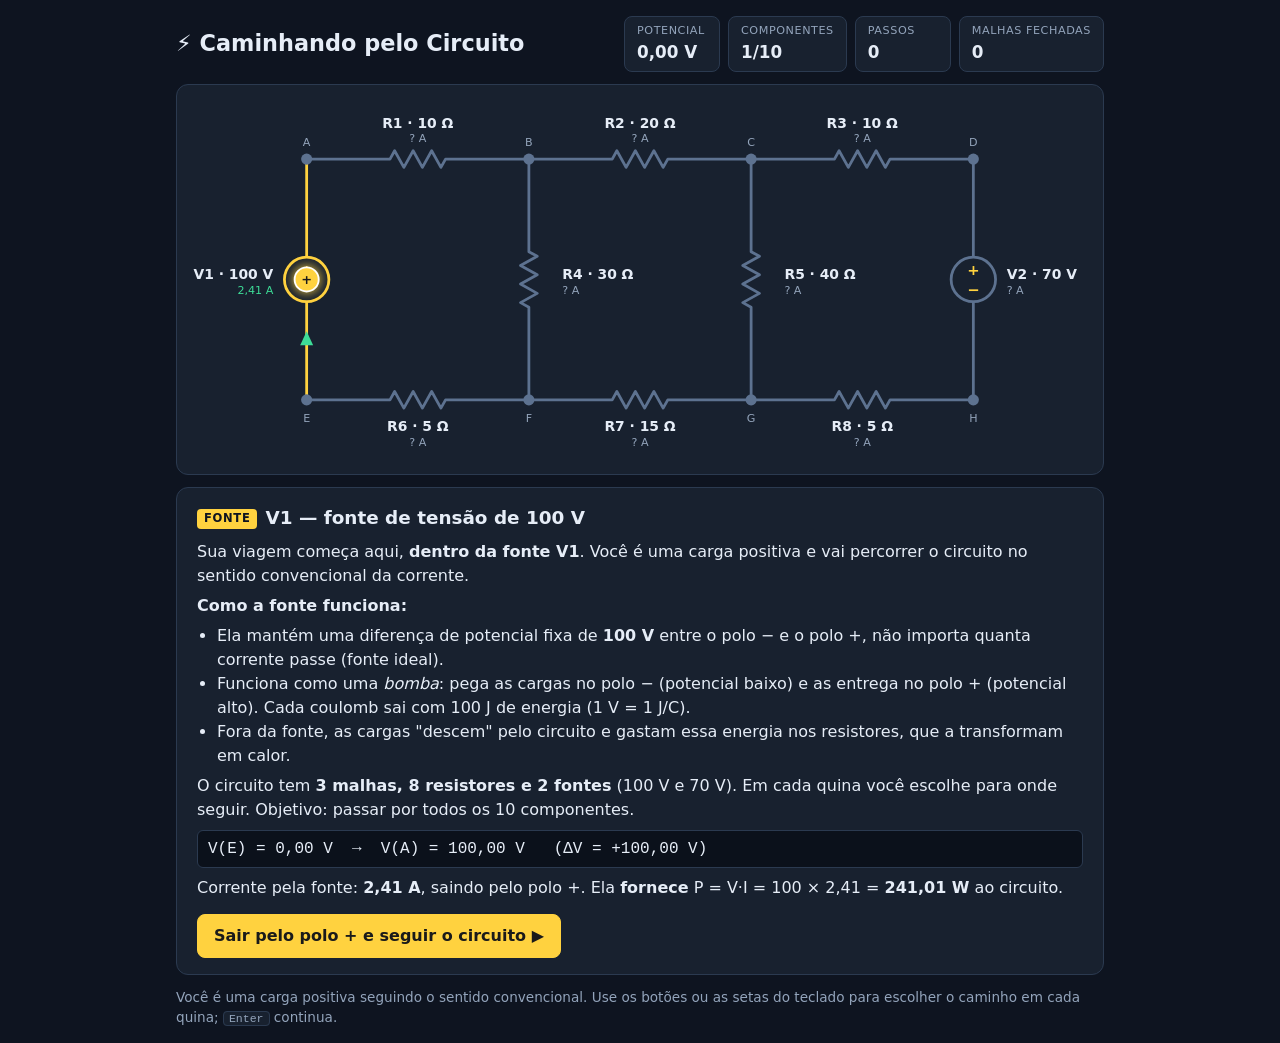
==== index.html @ f0f371ad "Add circuit-walking game with 3 meshes, 8 resistors and 2 sources Co-Authored-By: Claude Fable 5.2 <" ====
<!DOCTYPE html>
<html lang="pt-BR">
<head>
  <meta charset="UTF-8">
  <meta name="viewport" content="width=device-width, initial-scale=1">
  <title>Caminhando pelo Circuito</title>
  <link rel="stylesheet" href="style.css">
</head>
<body>
  <main>
    <header>
      <h1>⚡ Caminhando pelo Circuito</h1>
      <div class="hud">
        <div class="hud-item"><span>Potencial</span><strong id="hud-pot">–</strong></div>
        <div class="hud-item"><span>Componentes</span><strong id="hud-visited">0/10</strong></div>
        <div class="hud-item"><span>Passos</span><strong id="hud-steps">0</strong></div>
        <div class="hud-item"><span>Malhas fechadas</span><strong id="hud-loops">0</strong></div>
      </div>
    </header>

    <svg id="circuit" viewBox="-40 0 1000 420" role="img"
         aria-label="Circuito com três malhas, oito resistores e duas fontes"></svg>

    <section id="panel" aria-live="polite"></section>

    <footer>
      Você é uma carga positiva seguindo o sentido convencional. Use os botões ou as setas do teclado
      para escolher o caminho em cada quina; <kbd>Enter</kbd> continua.
    </footer>
  </main>
  <script src="game.js"></script>
</body>
</html>
---- style.css ----
:root {
  --bg: #0e1420;
  --card: #18212f;
  --line: #2b3a50;
  --text: #e6edf7;
  --muted: #93a4bb;
  --wire: #5d7290;
  --done: #3ddc97;
  --accent: #ffd23f;
  --hot: #ff6b6b;
  --cold: #4dabf7;
}

* { box-sizing: border-box; }

body {
  margin: 0;
  background: var(--bg);
  color: var(--text);
  font-family: system-ui, -apple-system, "Segoe UI", Roboto, sans-serif;
  line-height: 1.5;
}

main {
  max-width: 960px;
  margin: 0 auto;
  padding: 16px;
}

header {
  display: flex;
  flex-wrap: wrap;
  align-items: center;
  justify-content: space-between;
  gap: 12px;
  margin-bottom: 12px;
}

h1 { font-size: 1.4rem; margin: 0; }

.hud { display: flex; flex-wrap: wrap; gap: 8px; }

.hud-item {
  background: var(--card);
  border: 1px solid var(--line);
  border-radius: 8px;
  padding: 6px 12px;
  min-width: 96px;
}
.hud-item span {
  display: block;
  font-size: .7rem;
  color: var(--muted);
  text-transform: uppercase;
  letter-spacing: .05em;
}
.hud-item strong { font-size: 1.05rem; font-variant-numeric: tabular-nums; }

#circuit {
  width: 100%;
  height: auto;
  background: var(--card);
  border: 1px solid var(--line);
  border-radius: 12px;
  display: block;
}

/* --- desenho do circuito --- */
.wire { stroke: var(--wire); stroke-width: 3; fill: none; stroke-linecap: round; stroke-linejoin: round; }
.branch.visited .wire { stroke: var(--done); }
.branch.active .wire { stroke: var(--accent); }
.src-body { fill: var(--card); }
.label { fill: var(--text); font-size: 15px; font-weight: 600; }
.sublabel { fill: var(--muted); font-size: 12px; }
.branch.visited .sublabel { fill: var(--done); }
.polarity { fill: var(--accent); font-size: 16px; font-weight: 700; text-anchor: middle; dominant-baseline: central; }
.node { fill: var(--wire); }
.node.here { fill: var(--accent); }
.node-label { fill: var(--muted); font-size: 12px; text-anchor: middle; }
.flow { fill: var(--done); opacity: 0; }
.branch.visited .flow { opacity: 1; }
#player { fill: var(--accent); stroke: #fff; stroke-width: 2; filter: drop-shadow(0 0 6px var(--accent)); }
#player-sign { fill: #1a1a1a; font-size: 14px; font-weight: 800; text-anchor: middle; dominant-baseline: central; pointer-events: none; }

/* --- painel --- */
#panel {
  background: var(--card);
  border: 1px solid var(--line);
  border-radius: 12px;
  padding: 16px 20px;
  margin-top: 12px;
  min-height: 190px;
}
#panel h2 { margin: 0 0 8px; font-size: 1.15rem; }
#panel p { margin: 6px 0; }
#panel ul { margin: 6px 0; padding-left: 20px; }
.tag {
  display: inline-block;
  font-size: .72rem;
  text-transform: uppercase;
  letter-spacing: .06em;
  color: var(--bg);
  background: var(--accent);
  border-radius: 4px;
  padding: 1px 7px;
  margin-right: 8px;
  vertical-align: middle;
}
.formula {
  font-family: ui-monospace, Menlo, Consolas, monospace;
  background: #0b111b;
  border: 1px solid var(--line);
  border-radius: 6px;
  padding: 6px 10px;
  margin: 8px 0;
  overflow-x: auto;
  white-space: nowrap;
}
.up { color: var(--done); font-weight: 600; }
.down { color: var(--hot); font-weight: 600; }
.note {
  border-left: 3px solid var(--done);
  padding: 4px 10px;
  margin: 10px 0;
  background: rgba(61, 220, 151, .08);
}

.actions { display: flex; flex-wrap: wrap; gap: 10px; margin-top: 14px; }

button {
  font: inherit;
  color: var(--text);
  background: #24324a;
  border: 1px solid #3c5273;
  border-radius: 8px;
  padding: 9px 16px;
  cursor: pointer;
}
button:hover, button:focus-visible { background: #2f4263; outline: none; border-color: var(--accent); }
button.primary { background: var(--accent); color: #1a1a1a; border-color: var(--accent); font-weight: 600; }
button.primary:hover { filter: brightness(1.08); background: var(--accent); }
button .arrow { font-size: 1.2em; margin-right: 6px; }
button small { display: block; color: var(--muted); font-size: .75rem; }
button.seen small::after { content: " ✓"; color: var(--done); }

table { border-collapse: collapse; width: 100%; margin: 10px 0; font-variant-numeric: tabular-nums; }
th, td { text-align: right; padding: 4px 10px; border-bottom: 1px solid var(--line); }
th:first-child, td:first-child { text-align: left; }
th { color: var(--muted); font-weight: 500; font-size: .85rem; }

footer { color: var(--muted); font-size: .85rem; margin-top: 12px; }
kbd {
  border: 1px solid var(--line);
  border-radius: 4px;
  padding: 0 5px;
  font-size: .85em;
  background: var(--card);
}
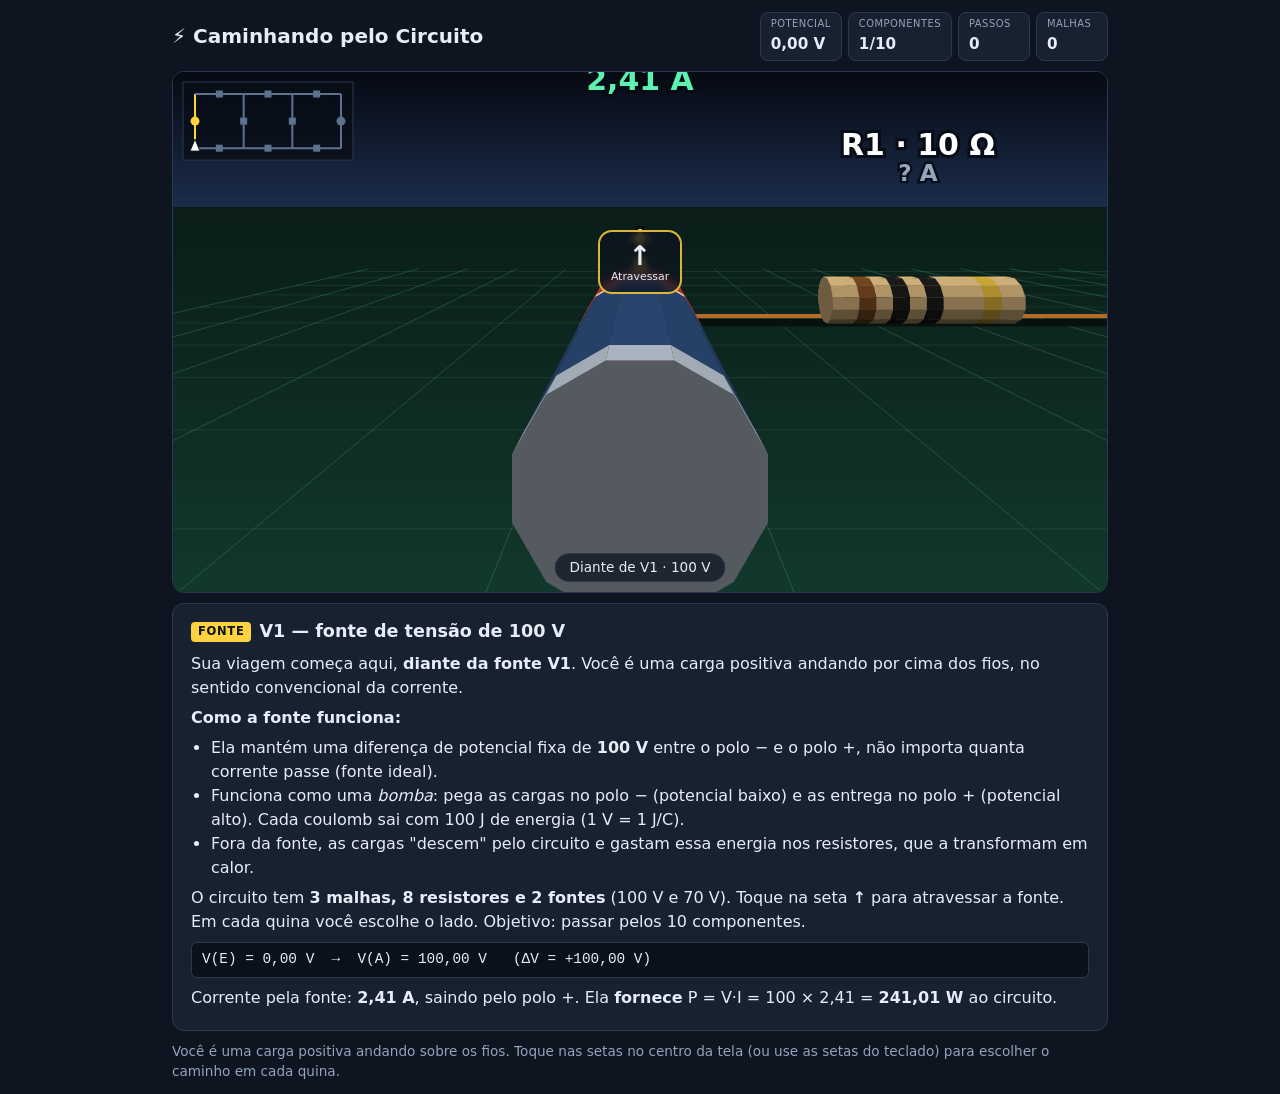
==== commit a5df5bb6: "Switch game to first-person view with centered direction arrows Co-Authored-By: Claude Fable 5.2 <no" ====
--- a/index.html
+++ b/index.html
@@ -14,18 +14,21 @@
         <div class="hud-item"><span>Potencial</span><strong id="hud-pot">–</strong></div>
         <div class="hud-item"><span>Componentes</span><strong id="hud-visited">0/10</strong></div>
         <div class="hud-item"><span>Passos</span><strong id="hud-steps">0</strong></div>
-        <div class="hud-item"><span>Malhas fechadas</span><strong id="hud-loops">0</strong></div>
+        <div class="hud-item"><span>Malhas</span><strong id="hud-loops">0</strong></div>
       </div>
     </header>
 
-    <svg id="circuit" viewBox="-40 0 1000 420" role="img"
-         aria-label="Circuito com três malhas, oito resistores e duas fontes"></svg>
+    <div id="view">
+      <canvas id="scene" aria-label="Visão em primeira pessoa andando sobre os fios do circuito"></canvas>
+      <div id="dpad" role="group" aria-label="Escolha a direção"></div>
+      <div id="caption"></div>
+    </div>
 
     <section id="panel" aria-live="polite"></section>
 
     <footer>
-      Você é uma carga positiva seguindo o sentido convencional. Use os botões ou as setas do teclado
-      para escolher o caminho em cada quina; <kbd>Enter</kbd> continua.
+      Você é uma carga positiva andando sobre os fios. Toque nas setas no centro da tela
+      (ou use as setas do teclado) para escolher o caminho em cada quina.
     </footer>
   </main>
   <script src="game.js"></script>
--- a/style.css
+++ b/style.css
@@ -4,11 +4,9 @@
   --line: #2b3a50;
   --text: #e6edf7;
   --muted: #93a4bb;
-  --wire: #5d7290;
   --done: #3ddc97;
   --accent: #ffd23f;
   --hot: #ff6b6b;
-  --cold: #4dabf7;
 }
 
 * { box-sizing: border-box; }
@@ -24,7 +22,7 @@
 main {
   max-width: 960px;
   margin: 0 auto;
-  padding: 16px;
+  padding: 12px;
 }
 
 header {
@@ -32,66 +30,108 @@
   flex-wrap: wrap;
   align-items: center;
   justify-content: space-between;
-  gap: 12px;
-  margin-bottom: 12px;
+  gap: 8px;
+  margin-bottom: 10px;
 }
 
-h1 { font-size: 1.4rem; margin: 0; }
+h1 { font-size: 1.25rem; margin: 0; }
 
-.hud { display: flex; flex-wrap: wrap; gap: 8px; }
+.hud { display: flex; flex-wrap: wrap; gap: 6px; }
 
 .hud-item {
   background: var(--card);
   border: 1px solid var(--line);
   border-radius: 8px;
-  padding: 6px 12px;
-  min-width: 96px;
+  padding: 4px 10px;
+  min-width: 72px;
 }
 .hud-item span {
   display: block;
-  font-size: .7rem;
+  font-size: .62rem;
   color: var(--muted);
   text-transform: uppercase;
   letter-spacing: .05em;
 }
-.hud-item strong { font-size: 1.05rem; font-variant-numeric: tabular-nums; }
+.hud-item strong { font-size: .95rem; font-variant-numeric: tabular-nums; }
 
-#circuit {
+/* --- visão em primeira pessoa --- */
+#view {
+  position: relative;
   width: 100%;
-  height: auto;
-  background: var(--card);
+  height: min(58vh, 540px);
+  min-height: 300px;
   border: 1px solid var(--line);
   border-radius: 12px;
-  display: block;
+  overflow: hidden;
+  background: #070b14;
+  touch-action: manipulation;
 }
+#scene { position: absolute; inset: 0; width: 100%; height: 100%; display: block; }
 
-/* --- desenho do circuito --- */
-.wire { stroke: var(--wire); stroke-width: 3; fill: none; stroke-linecap: round; stroke-linejoin: round; }
-.branch.visited .wire { stroke: var(--done); }
-.branch.active .wire { stroke: var(--accent); }
-.src-body { fill: var(--card); }
-.label { fill: var(--text); font-size: 15px; font-weight: 600; }
-.sublabel { fill: var(--muted); font-size: 12px; }
-.branch.visited .sublabel { fill: var(--done); }
-.polarity { fill: var(--accent); font-size: 16px; font-weight: 700; text-anchor: middle; dominant-baseline: central; }
-.node { fill: var(--wire); }
-.node.here { fill: var(--accent); }
-.node-label { fill: var(--muted); font-size: 12px; text-anchor: middle; }
-.flow { fill: var(--done); opacity: 0; }
-.branch.visited .flow { opacity: 1; }
-#player { fill: var(--accent); stroke: #fff; stroke-width: 2; filter: drop-shadow(0 0 6px var(--accent)); }
-#player-sign { fill: #1a1a1a; font-size: 14px; font-weight: 800; text-anchor: middle; dominant-baseline: central; pointer-events: none; }
+/* Setas centralizadas no meio da tela */
+#dpad {
+  position: absolute;
+  top: 50%;
+  left: 50%;
+  transform: translate(-50%, -50%);
+  display: grid;
+  grid-template-columns: repeat(3, 84px);
+  grid-template-rows: repeat(3, 64px);
+  gap: 6px;
+  transition: opacity .2s;
+}
+#dpad.hidden { opacity: 0; pointer-events: none; }
+#dpad button {
+  display: flex;
+  flex-direction: column;
+  align-items: center;
+  justify-content: center;
+  padding: 2px;
+  border-radius: 14px;
+  background: rgba(14, 20, 32, .72);
+  border: 2px solid rgba(255, 210, 63, .85);
+  color: var(--text);
+  backdrop-filter: blur(3px);
+  -webkit-backdrop-filter: blur(3px);
+  line-height: 1.1;
+}
+#dpad button:hover, #dpad button:focus-visible, #dpad button:active {
+  background: rgba(255, 210, 63, .9);
+  color: #1a1a1a;
+  outline: none;
+}
+#dpad .arrow { font-size: 1.7rem; font-weight: 700; }
+#dpad small { font-size: .68rem; white-space: nowrap; }
+#dpad button.seen { border-color: rgba(61, 220, 151, .85); }
+#dpad button.seen small::after { content: " ✓"; }
+#dpad [data-dir="up"]    { grid-area: 1 / 2; }
+#dpad [data-dir="left"]  { grid-area: 2 / 1; }
+#dpad [data-dir="right"] { grid-area: 2 / 3; }
+#dpad [data-dir="down"]  { grid-area: 3 / 2; }
+
+#caption {
+  position: absolute;
+  left: 50%;
+  bottom: 10px;
+  transform: translateX(-50%);
+  background: rgba(14, 20, 32, .75);
+  border: 1px solid var(--line);
+  border-radius: 999px;
+  padding: 3px 14px;
+  font-size: .85rem;
+  white-space: nowrap;
+  pointer-events: none;
+}
 
 /* --- painel --- */
 #panel {
   background: var(--card);
   border: 1px solid var(--line);
   border-radius: 12px;
-  padding: 16px 20px;
-  margin-top: 12px;
-  min-height: 190px;
+  padding: 14px 18px;
+  margin-top: 10px;
 }
-#panel h2 { margin: 0 0 8px; font-size: 1.15rem; }
+#panel h2 { margin: 0 0 8px; font-size: 1.1rem; }
 #panel p { margin: 6px 0; }
 #panel ul { margin: 6px 0; padding-left: 20px; }
 .tag {
@@ -108,6 +148,7 @@
 }
 .formula {
   font-family: ui-monospace, Menlo, Consolas, monospace;
+  font-size: .9rem;
   background: #0b111b;
   border: 1px solid var(--line);
   border-radius: 6px;
@@ -125,34 +166,28 @@
   background: rgba(61, 220, 151, .08);
 }
 
-.actions { display: flex; flex-wrap: wrap; gap: 10px; margin-top: 14px; }
+.actions { display: flex; flex-wrap: wrap; gap: 10px; margin-top: 12px; }
+.actions:empty { display: none; }
 
-button {
-  font: inherit;
+button { font: inherit; cursor: pointer; }
+.actions button {
   color: var(--text);
   background: #24324a;
   border: 1px solid #3c5273;
   border-radius: 8px;
   padding: 9px 16px;
-  cursor: pointer;
 }
-button:hover, button:focus-visible { background: #2f4263; outline: none; border-color: var(--accent); }
-button.primary { background: var(--accent); color: #1a1a1a; border-color: var(--accent); font-weight: 600; }
-button.primary:hover { filter: brightness(1.08); background: var(--accent); }
-button .arrow { font-size: 1.2em; margin-right: 6px; }
-button small { display: block; color: var(--muted); font-size: .75rem; }
-button.seen small::after { content: " ✓"; color: var(--done); }
+.actions button:hover { border-color: var(--accent); }
 
+.table-wrap { overflow-x: auto; }
 table { border-collapse: collapse; width: 100%; margin: 10px 0; font-variant-numeric: tabular-nums; }
-th, td { text-align: right; padding: 4px 10px; border-bottom: 1px solid var(--line); }
+th, td { text-align: right; padding: 4px 8px; border-bottom: 1px solid var(--line); white-space: nowrap; }
 th:first-child, td:first-child { text-align: left; }
 th { color: var(--muted); font-weight: 500; font-size: .85rem; }
 
-footer { color: var(--muted); font-size: .85rem; margin-top: 12px; }
-kbd {
-  border: 1px solid var(--line);
-  border-radius: 4px;
-  padding: 0 5px;
-  font-size: .85em;
-  background: var(--card);
+footer { color: var(--muted); font-size: .85rem; margin-top: 10px; }
+
+@media (max-width: 480px) {
+  #dpad { grid-template-columns: repeat(3, 76px); grid-template-rows: repeat(3, 58px); }
+  h1 { font-size: 1.05rem; }
 }
